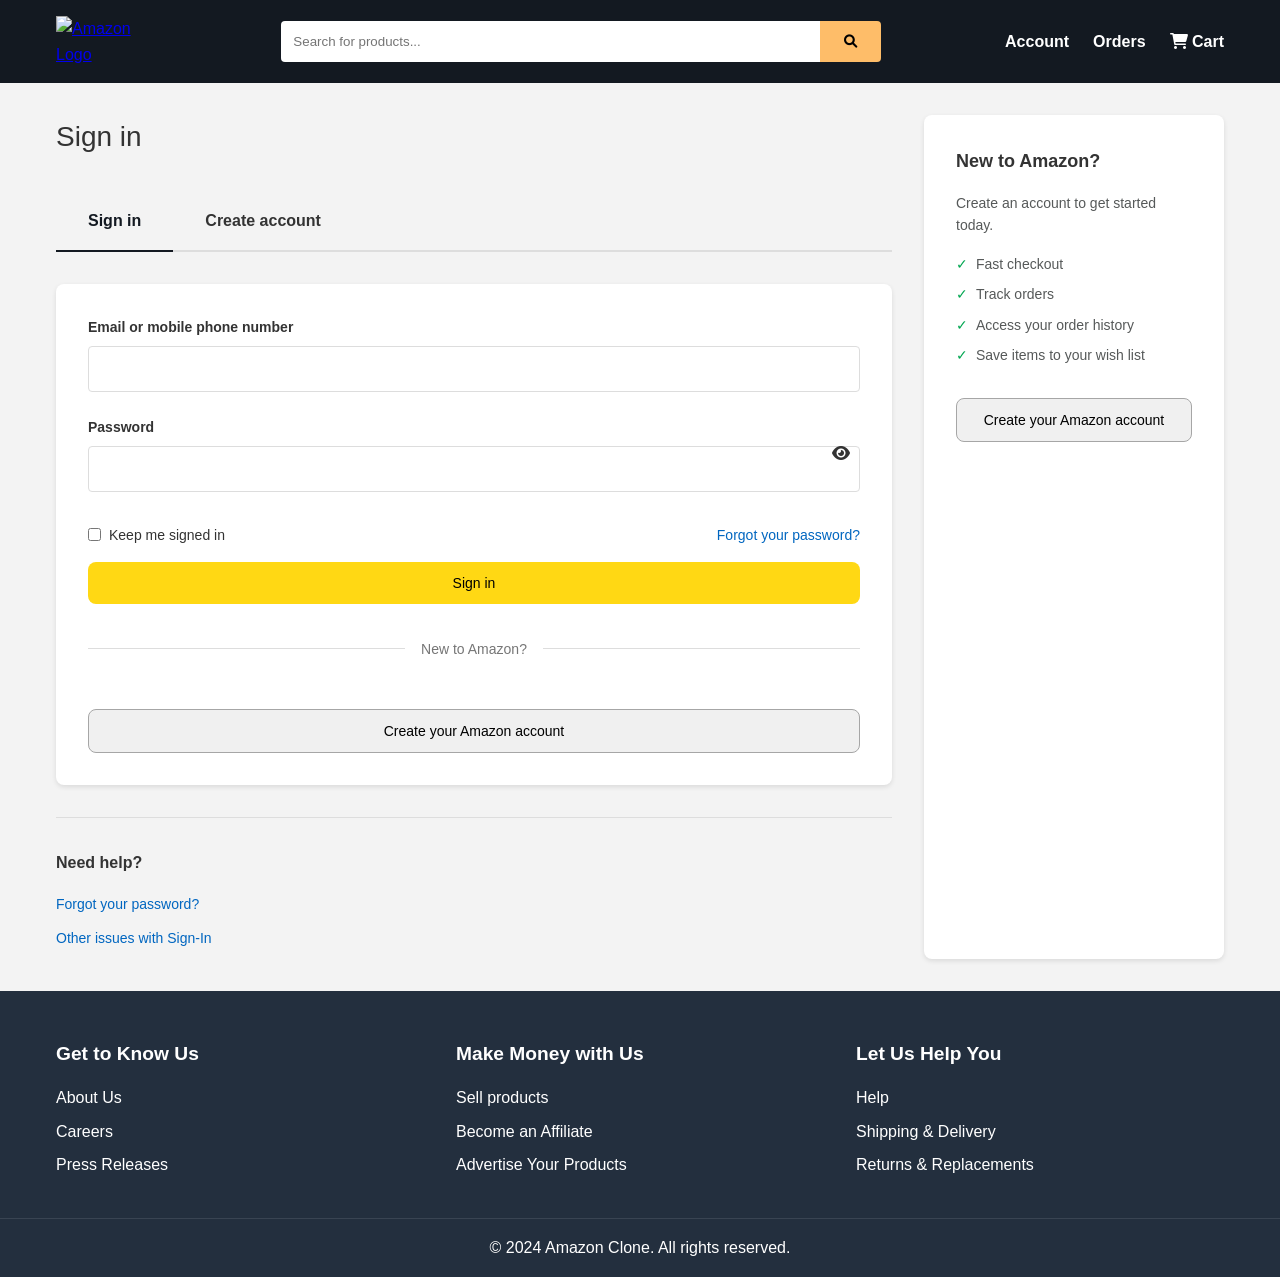
==== account.html @ a85e8614 "first commit" ====
<!DOCTYPE html>
<html lang="en">
<head>
    <meta charset="UTF-8">
    <meta name="viewport" content="width=device-width, initial-scale=1.0">
    <title>Amazon Sign In</title>
    <link rel="stylesheet" href="css/common.css">
    <link rel="stylesheet" href="css/account.css">
    <link rel="stylesheet" href="https://cdnjs.cloudflare.com/ajax/libs/font-awesome/6.0.0/css/all.min.css">
</head>
<body>
    <!-- Header Section -->
    <header class="header">
        <div class="header-container">
            <div class="logo">
                <a href="/">
                    <img src="https://images.unsplash.com/photo-1611162617213-7d7a39e9b1d7?ixlib=rb-4.0.3&ixid=M3wxMjA3fDB8MHxwaG90by1wYWdlfHx8fGVufDB8fHx8fA%3D%3D&auto=format&fit=crop&w=1000&q=80" alt="Amazon Logo" width="100">
                </a>
            </div>
            <div class="search-bar">
                <form action="/search" method="GET">
                    <input type="text" placeholder="Search for products..." name="q">
                    <button type="submit"><i class="fas fa-search"></i></button>
                </form>
            </div>
            <nav class="main-nav">
                <ul>
                    <li><a href="/account">Account</a></li>
                    <li><a href="/orders">Orders</a></li>
                    <li><a href="/cart"><i class="fas fa-shopping-cart"></i> Cart</a></li>
                </ul>
            </nav>
        </div>
    </header>

    <!-- Account Section -->
    <main class="account-container">
        <div class="account-content">
            <div class="account-header">
                <h1>Sign in</h1>
            </div>

            <div class="account-tabs">
                <div class="account-tab active" data-tab="login">Sign in</div>
                <div class="account-tab" data-tab="register">Create account</div>
            </div>

            <!-- Login Form -->
            <form class="account-form active" id="loginForm">
                <div class="form-group">
                    <label for="email">Email or mobile phone number</label>
                    <input type="email" id="email" name="email" required>
                </div>
                <div class="form-group">
                    <label for="password">Password</label>
                    <input type="password" id="password" name="password" required>
                </div>
                <div class="form-actions">
                    <div class="remember-me">
                        <input type="checkbox" id="remember" name="remember">
                        <label for="remember">Keep me signed in</label>
                    </div>
                    <a href="/forgot-password" class="forgot-password">Forgot your password?</a>
                </div>
                <button type="submit" class="sign-in-btn">Sign in</button>
                <div class="divider">
                    <span>New to Amazon?</span>
                </div>
                <button type="button" class="create-account-btn" onclick="document.querySelector('.account-tab[data-tab=\'register\']').click()">
                    Create your Amazon account
                </button>
            </form>

            <!-- Register Form -->
            <form class="account-form" id="registerForm">
                <div class="form-group">
                    <label for="name">Your name</label>
                    <input type="text" id="name" name="name" required>
                </div>
                <div class="form-group">
                    <label for="regEmail">Email</label>
                    <input type="email" id="regEmail" name="email" required>
                </div>
                <div class="form-group">
                    <label for="regPassword">Password</label>
                    <input type="password" id="regPassword" name="password" required>
                    <p style="font-size: 12px; color: #565959; margin-top: 0.5rem;">
                        Passwords must be at least 6 characters.
                    </p>
                </div>
                <div class="form-group">
                    <label for="confirmPassword">Re-enter password</label>
                    <input type="password" id="confirmPassword" name="confirmPassword" required>
                </div>
                <button type="submit" class="sign-in-btn">Create your Amazon account</button>
                <div class="divider">
                    <span>Already have an account?</span>
                </div>
                <button type="button" class="create-account-btn" onclick="document.querySelector('.account-tab[data-tab=\'login\']').click()">
                    Sign in
                </button>
            </form>

            <div class="help-links">
                <h3>Need help?</h3>
                <ul>
                    <li><a href="/help">Forgot your password?</a></li>
                    <li><a href="/help">Other issues with Sign-In</a></li>
                </ul>
            </div>
        </div>

        <div class="new-customer">
            <h2>New to Amazon?</h2>
            <p>Create an account to get started today.</p>
            <ul>
                <li>Fast checkout</li>
                <li>Track orders</li>
                <li>Access your order history</li>
                <li>Save items to your wish list</li>
            </ul>
            <button type="button" class="create-account-btn" onclick="document.querySelector('.account-tab[data-tab=\'register\']').click()">
                Create your Amazon account
            </button>
        </div>
    </main>

    <!-- Footer -->
    <footer class="footer">
        <div class="footer-container">
            <div class="footer-section">
                <h3>Get to Know Us</h3>
                <ul>
                    <li><a href="/about">About Us</a></li>
                    <li><a href="/careers">Careers</a></li>
                    <li><a href="/press">Press Releases</a></li>
                </ul>
            </div>
            <div class="footer-section">
                <h3>Make Money with Us</h3>
                <ul>
                    <li><a href="/sell">Sell products</a></li>
                    <li><a href="/affiliate">Become an Affiliate</a></li>
                    <li><a href="/advertise">Advertise Your Products</a></li>
                </ul>
            </div>
            <div class="footer-section">
                <h3>Let Us Help You</h3>
                <ul>
                    <li><a href="/help">Help</a></li>
                    <li><a href="/shipping">Shipping & Delivery</a></li>
                    <li><a href="/returns">Returns & Replacements</a></li>
                </ul>
            </div>
        </div>
        <div class="footer-bottom">
            <p>&copy; 2024 Amazon Clone. All rights reserved.</p>
        </div>
    </footer>

    <script src="js/common.js"></script>
    <script src="js/account.js"></script>
</body>
</html>
---- css/common.css ----
:root {
    --primary-color: #131921;
    --secondary-color: #232f3e;
    --accent-color: #febd69;
    --text-color: #333;
    --border-color: #ddd;
    --success-color: #00a650;
    --error-color: #ff0000;
}

* {
    margin: 0;
    padding: 0;
    box-sizing: border-box;
}

body {
    font-family: Arial, sans-serif;
    line-height: 1.6;
    color: var(--text-color);
    background-color: #f3f3f3;
}

/* Header Styles */
.header {
    background-color: var(--primary-color);
    padding: 1rem 0;
    position: sticky;
    top: 0;
    z-index: 100;
}

.header-container {
    max-width: 1200px;
    margin: 0 auto;
    padding: 0 1rem;
    display: flex;
    justify-content: space-between;
    align-items: center;
}

.logo img {
    max-width: 100px;
}

.search-bar {
    flex: 1;
    max-width: 600px;
    margin: 0 2rem;
}

.search-bar form {
    display: flex;
}

.search-bar input {
    flex: 1;
    padding: 0.8rem;
    border: none;
    border-radius: 4px 0 0 4px;
}

.search-bar button {
    padding: 0.8rem 1.5rem;
    background-color: var(--accent-color);
    border: none;
    border-radius: 0 4px 4px 0;
    cursor: pointer;
}

.main-nav ul {
    display: flex;
    list-style: none;
    gap: 1.5rem;
}

.main-nav a {
    color: white;
    text-decoration: none;
    font-weight: bold;
}

.main-nav a:hover {
    color: var(--accent-color);
}

/* Button Styles */
.btn {
    padding: 0.8rem 1.5rem;
    background-color: var(--accent-color);
    color: var(--primary-color);
    border: none;
    border-radius: 4px;
    cursor: pointer;
    font-weight: bold;
    transition: background-color 0.3s ease;
}

.btn:hover {
    background-color: #f3a847;
}

/* Footer Styles */
.footer {
    background-color: var(--secondary-color);
    color: white;
    padding: 3rem 0 1rem;
    margin-top: 2rem;
}

.footer-container {
    max-width: 1200px;
    margin: 0 auto;
    padding: 0 1rem;
    display: grid;
    grid-template-columns: repeat(auto-fit, minmax(250px, 1fr));
    gap: 2rem;
}

.footer-section h3 {
    margin-bottom: 1rem;
    font-size: 1.2rem;
}

.footer-section ul {
    list-style: none;
}

.footer-section a {
    color: white;
    text-decoration: none;
    display: block;
    margin-bottom: 0.5rem;
}

.footer-section a:hover {
    text-decoration: underline;
}

.footer-bottom {
    text-align: center;
    margin-top: 2rem;
    padding-top: 1rem;
    border-top: 1px solid rgba(255, 255, 255, 0.1);
}
---- css/account.css ----
.account-container {
    max-width: 1200px;
    margin: 2rem auto;
    padding: 0 1rem;
    display: grid;
    grid-template-columns: 1fr 300px;
    gap: 2rem;
}

.account-header {
    margin-bottom: 2rem;
}

.account-header h1 {
    font-size: 28px;
    font-weight: 400;
    margin-bottom: 0.5rem;
}

.account-tabs {
    display: flex;
    margin-bottom: 2rem;
    border-bottom: 2px solid var(--border-color);
}

.account-tab {
    padding: 1rem 2rem;
    cursor: pointer;
    font-weight: bold;
    color: var(--text-color);
    transition: all 0.3s ease;
    position: relative;
}

.account-tab.active {
    color: var(--primary-color);
}

.account-tab.active::after {
    content: '';
    position: absolute;
    bottom: -2px;
    left: 0;
    right: 0;
    height: 2px;
    background-color: var(--primary-color);
}

.account-form {
    display: none;
    background: white;
    padding: 2rem;
    border-radius: 8px;
    box-shadow: 0 2px 5px rgba(0,0,0,0.1);
}

.account-form.active {
    display: block;
}

.form-group {
    margin-bottom: 1.5rem;
}

.form-group label {
    display: block;
    margin-bottom: 0.5rem;
    font-weight: bold;
    font-size: 14px;
}

.form-group input {
    width: 100%;
    padding: 0.8rem;
    border: 1px solid var(--border-color);
    border-radius: 4px;
    font-size: 1rem;
}

.form-group input:focus {
    outline: none;
    border-color: #e77600;
    box-shadow: 0 0 3px 2px rgba(228,121,17,.5);
}

.form-actions {
    display: flex;
    justify-content: space-between;
    align-items: center;
    margin-top: 2rem;
}

.remember-me {
    display: flex;
    align-items: center;
    gap: 0.5rem;
    font-size: 14px;
}

.forgot-password {
    color: #0066c0;
    text-decoration: none;
    font-size: 14px;
}

.forgot-password:hover {
    text-decoration: underline;
    color: #c45500;
}

.sign-in-btn {
    width: 100%;
    padding: 0.8rem;
    background: #FFD814;
    border: none;
    border-radius: 8px;
    font-size: 14px;
    cursor: pointer;
    margin-top: 1rem;
}

.sign-in-btn:hover {
    background: #F7CA00;
}

.create-account-btn {
    width: 100%;
    padding: 0.8rem;
    background: #f0f0f0;
    border: 1px solid #a6a6a6;
    border-radius: 8px;
    font-size: 14px;
    cursor: pointer;
    margin-top: 1rem;
}

.create-account-btn:hover {
    background: #e7e7e7;
}

.divider {
    text-align: center;
    margin: 2rem 0;
    position: relative;
}

.divider::before {
    content: '';
    position: absolute;
    top: 50%;
    left: 0;
    right: 0;
    height: 1px;
    background-color: var(--border-color);
    z-index: 1;
}

.divider span {
    background: white;
    padding: 0 1rem;
    position: relative;
    z-index: 2;
    color: #767676;
    font-size: 14px;
}

.help-links {
    margin-top: 2rem;
    padding-top: 2rem;
    border-top: 1px solid var(--border-color);
}

.help-links h3 {
    font-size: 16px;
    margin-bottom: 1rem;
}

.help-links ul {
    list-style: none;
}

.help-links li {
    margin-bottom: 0.5rem;
}

.help-links a {
    color: #0066c0;
    text-decoration: none;
    font-size: 14px;
}

.help-links a:hover {
    text-decoration: underline;
    color: #c45500;
}

.new-customer {
    background: white;
    padding: 2rem;
    border-radius: 8px;
    box-shadow: 0 2px 5px rgba(0,0,0,0.1);
}

.new-customer h2 {
    font-size: 18px;
    margin-bottom: 1rem;
}

.new-customer p {
    font-size: 14px;
    color: #565959;
    margin-bottom: 1rem;
}

.new-customer ul {
    list-style: none;
    margin-bottom: 1rem;
}

.new-customer li {
    font-size: 14px;
    color: #565959;
    margin-bottom: 0.5rem;
    display: flex;
    align-items: center;
    gap: 0.5rem;
}

.new-customer li::before {
    content: '✓';
    color: var(--success-color);
}
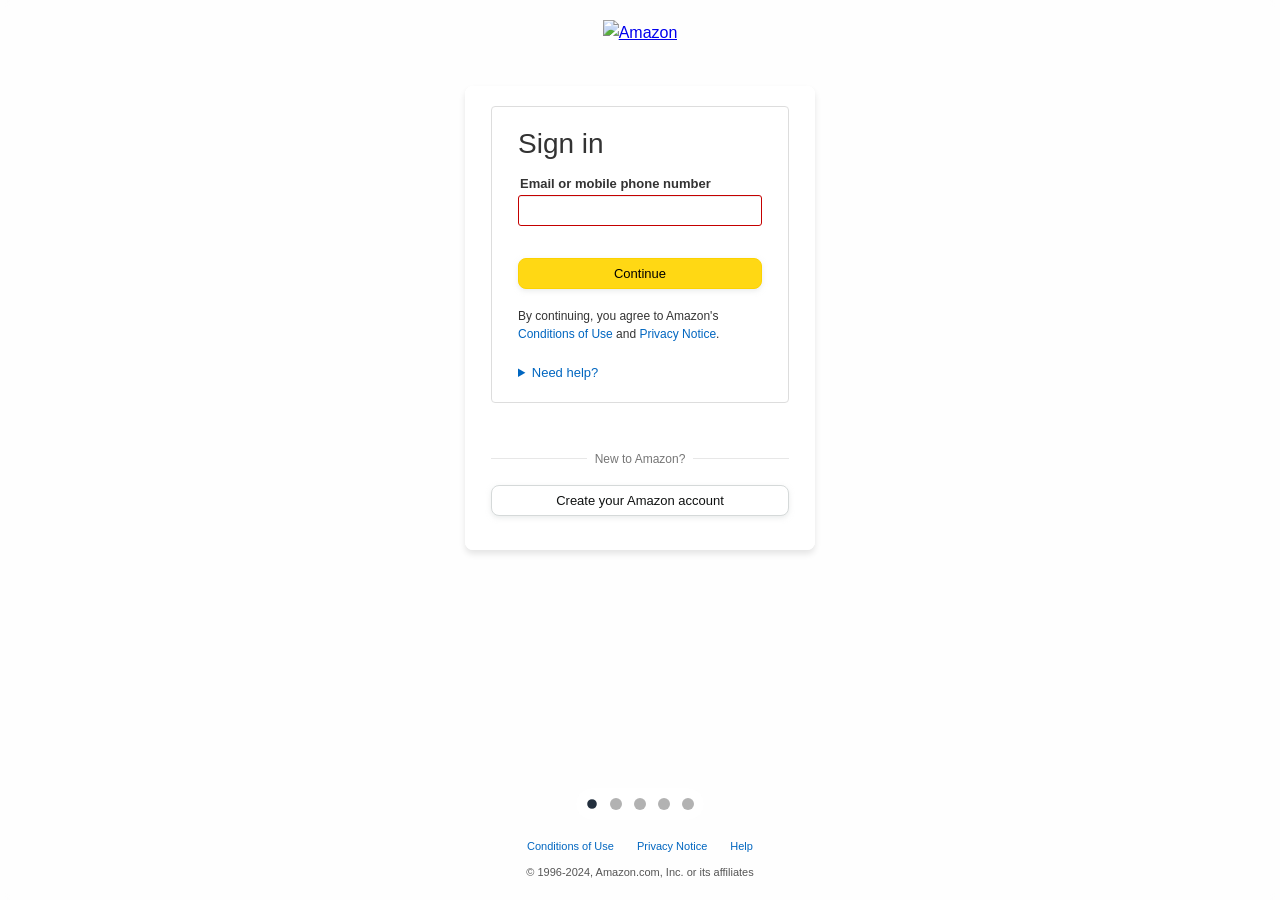
==== commit 11e0d1c9: "update javascript code" ====
--- a/account.html
+++ b/account.html
@@ -1,164 +1,88 @@
 <!DOCTYPE html>
 <html lang="en">
-<head>
-    <meta charset="UTF-8">
-    <meta name="viewport" content="width=device-width, initial-scale=1.0">
+  <head>
+    <meta charset="UTF-8" />
+    <meta name="viewport" content="width=device-width, initial-scale=1.0" />
     <title>Amazon Sign In</title>
-    <link rel="stylesheet" href="css/common.css">
-    <link rel="stylesheet" href="css/account.css">
-    <link rel="stylesheet" href="https://cdnjs.cloudflare.com/ajax/libs/font-awesome/6.0.0/css/all.min.css">
-</head>
-<body>
-    <!-- Header Section -->
-    <header class="header">
-        <div class="header-container">
-            <div class="logo">
-                <a href="/">
-                    <img src="https://images.unsplash.com/photo-1611162617213-7d7a39e9b1d7?ixlib=rb-4.0.3&ixid=M3wxMjA3fDB8MHxwaG90by1wYWdlfHx8fGVufDB8fHx8fA%3D%3D&auto=format&fit=crop&w=1000&q=80" alt="Amazon Logo" width="100">
-                </a>
-            </div>
-            <div class="search-bar">
-                <form action="/search" method="GET">
-                    <input type="text" placeholder="Search for products..." name="q">
-                    <button type="submit"><i class="fas fa-search"></i></button>
-                </form>
-            </div>
-            <nav class="main-nav">
-                <ul>
-                    <li><a href="/account">Account</a></li>
-                    <li><a href="/orders">Orders</a></li>
-                    <li><a href="/cart"><i class="fas fa-shopping-cart"></i> Cart</a></li>
-                </ul>
-            </nav>
+    <link rel="stylesheet" href="css/common.css" />
+    <link rel="stylesheet" href="css/account.css" />
+    <link rel="stylesheet" href="css/carousel.css" />
+  </head>
+  <body>
+    <!-- Logo Container -->
+    <div class="logo-container">
+      <a href="/">
+        <img
+          src="images/amazon-logo-black.png"
+          alt="Amazon"
+          class="amazon-logo"
+        />
+      </a>
+    </div>
+
+    <!-- Main Content -->
+    <main class="auth-container">
+      <div class="auth-box" id="signInBox">
+        <h1>Sign in</h1>
+        <form id="emailForm">
+          <div class="form-group">
+            <label for="email">Email or mobile phone number</label>
+            <input type="text" id="email" name="email" required />
+          </div>
+          <button type="submit" class="auth-button">Continue</button>
+          <div class="terms">
+            By continuing, you agree to Amazon's
+            <a href="/conditions.html">Conditions of Use</a> and
+            <a href="/privacy.html">Privacy Notice</a>.
+          </div>
+          <div class="help-section">
+            <details>
+              <summary>Need help?</summary>
+              <a href="/forgot-password.html">Forgot your password?</a>
+              <a href="/other-issues.html">Other issues with Sign-In</a>
+            </details>
+          </div>
+        </form>
+      </div>
+
+      <div class="new-to-amazon">
+        <div class="divider">
+          <h5>New to Amazon?</h5>
         </div>
-    </header>
-
-    <!-- Account Section -->
-    <main class="account-container">
-        <div class="account-content">
-            <div class="account-header">
-                <h1>Sign in</h1>
-            </div>
-
-            <div class="account-tabs">
-                <div class="account-tab active" data-tab="login">Sign in</div>
-                <div class="account-tab" data-tab="register">Create account</div>
-            </div>
-
-            <!-- Login Form -->
-            <form class="account-form active" id="loginForm">
-                <div class="form-group">
-                    <label for="email">Email or mobile phone number</label>
-                    <input type="email" id="email" name="email" required>
-                </div>
-                <div class="form-group">
-                    <label for="password">Password</label>
-                    <input type="password" id="password" name="password" required>
-                </div>
-                <div class="form-actions">
-                    <div class="remember-me">
-                        <input type="checkbox" id="remember" name="remember">
-                        <label for="remember">Keep me signed in</label>
-                    </div>
-                    <a href="/forgot-password" class="forgot-password">Forgot your password?</a>
-                </div>
-                <button type="submit" class="sign-in-btn">Sign in</button>
-                <div class="divider">
-                    <span>New to Amazon?</span>
-                </div>
-                <button type="button" class="create-account-btn" onclick="document.querySelector('.account-tab[data-tab=\'register\']').click()">
-                    Create your Amazon account
-                </button>
-            </form>
-
-            <!-- Register Form -->
-            <form class="account-form" id="registerForm">
-                <div class="form-group">
-                    <label for="name">Your name</label>
-                    <input type="text" id="name" name="name" required>
-                </div>
-                <div class="form-group">
-                    <label for="regEmail">Email</label>
-                    <input type="email" id="regEmail" name="email" required>
-                </div>
-                <div class="form-group">
-                    <label for="regPassword">Password</label>
-                    <input type="password" id="regPassword" name="password" required>
-                    <p style="font-size: 12px; color: #565959; margin-top: 0.5rem;">
-                        Passwords must be at least 6 characters.
-                    </p>
-                </div>
-                <div class="form-group">
-                    <label for="confirmPassword">Re-enter password</label>
-                    <input type="password" id="confirmPassword" name="confirmPassword" required>
-                </div>
-                <button type="submit" class="sign-in-btn">Create your Amazon account</button>
-                <div class="divider">
-                    <span>Already have an account?</span>
-                </div>
-                <button type="button" class="create-account-btn" onclick="document.querySelector('.account-tab[data-tab=\'login\']').click()">
-                    Sign in
-                </button>
-            </form>
-
-            <div class="help-links">
-                <h3>Need help?</h3>
-                <ul>
-                    <li><a href="/help">Forgot your password?</a></li>
-                    <li><a href="/help">Other issues with Sign-In</a></li>
-                </ul>
-            </div>
-        </div>
-
-        <div class="new-customer">
-            <h2>New to Amazon?</h2>
-            <p>Create an account to get started today.</p>
-            <ul>
-                <li>Fast checkout</li>
-                <li>Track orders</li>
-                <li>Access your order history</li>
-                <li>Save items to your wish list</li>
-            </ul>
-            <button type="button" class="create-account-btn" onclick="document.querySelector('.account-tab[data-tab=\'register\']').click()">
-                Create your Amazon account
-            </button>
-        </div>
+        <a href="/register.html" class="create-account-button"
+          >Create your Amazon account</a
+        >
+      </div>
     </main>
 
     <!-- Footer -->
-    <footer class="footer">
-        <div class="footer-container">
-            <div class="footer-section">
-                <h3>Get to Know Us</h3>
-                <ul>
-                    <li><a href="/about">About Us</a></li>
-                    <li><a href="/careers">Careers</a></li>
-                    <li><a href="/press">Press Releases</a></li>
-                </ul>
-            </div>
-            <div class="footer-section">
-                <h3>Make Money with Us</h3>
-                <ul>
-                    <li><a href="/sell">Sell products</a></li>
-                    <li><a href="/affiliate">Become an Affiliate</a></li>
-                    <li><a href="/advertise">Advertise Your Products</a></li>
-                </ul>
-            </div>
-            <div class="footer-section">
-                <h3>Let Us Help You</h3>
-                <ul>
-                    <li><a href="/help">Help</a></li>
-                    <li><a href="/shipping">Shipping & Delivery</a></li>
-                    <li><a href="/returns">Returns & Replacements</a></li>
-                </ul>
-            </div>
-        </div>
-        <div class="footer-bottom">
-            <p>&copy; 2024 Amazon Clone. All rights reserved.</p>
-        </div>
+    <footer class="auth-footer">
+      <div class="footer-links">
+        <a href="/conditions.html">Conditions of Use</a>
+        <a href="/privacy.html">Privacy Notice</a>
+        <a href="/help.html">Help</a>
+      </div>
+      <div class="copyright">
+        © 1996-2024, Amazon.com, Inc. or its affiliates
+      </div>
     </footer>
 
-    <script src="js/common.js"></script>
+    <!-- Scripts -->
+    <script src="js/carousel.js"></script>
     <script src="js/account.js"></script>
-</body>
-</html> +
+    <!-- Debug script to verify carousel initialization -->
+    <script>
+      document.addEventListener("DOMContentLoaded", () => {
+        console.log("DOM loaded");
+        // Check if carousel container exists
+        setTimeout(() => {
+          const container = document.querySelector(".carousel-container");
+          console.log("Carousel container:", container);
+          const slides = document.querySelectorAll(".carousel-slide");
+          console.log("Number of slides:", slides.length);
+        }, 100);
+      });
+    </script>
+  </body>
+</html>
--- a/css/account.css
+++ b/css/account.css
@@ -1,3 +1,222 @@
+body {
+    margin: 0;
+    padding: 0;
+    font-family: Arial, sans-serif;
+    background-color: white;
+    min-height: 100vh;
+    display: flex;
+    flex-direction: column;
+}
+
+.logo-container {
+    text-align: center;
+    padding: 20px 0;
+}
+
+.amazon-logo {
+    width: 103px;
+    height: auto;
+}
+
+.auth-container {
+    width: 350px;
+    margin: 0 auto;
+    padding: 20px 26px;
+}
+
+.auth-box {
+    border: 1px solid #ddd;
+    border-radius: 4px;
+    padding: 20px 26px;
+    margin-bottom: 22px;
+}
+
+h1 {
+    font-weight: 400;
+    font-size: 28px;
+    line-height: 1.2;
+    margin-bottom: 10px;
+    padding-bottom: 4px;
+}
+
+.form-group {
+    margin-bottom: 14px;
+}
+
+.form-group label {
+    display: block;
+    padding-left: 2px;
+    padding-bottom: 2px;
+    font-weight: 700;
+    font-size: 13px;
+    line-height: 19px;
+}
+
+.form-group input {
+    width: 100%;
+    height: 31px;
+    padding: 3px 7px;
+    border: 1px solid #a6a6a6;
+    border-radius: 3px;
+    box-shadow: 0 1px 0 rgba(255,255,255,.5), 0 1px 0 rgba(0,0,0,.07) inset;
+    outline: none;
+    font-size: 13px;
+}
+
+.form-group input:focus {
+    border-color: #e77600;
+    box-shadow: 0 0 3px 2px rgba(228,121,17,.5);
+}
+
+.auth-button {
+    width: 100%;
+    height: 31px;
+    background: #FFD814;
+    border: 1px solid #FCD200;
+    border-radius: 8px;
+    box-shadow: 0 2px 5px 0 rgba(213,217,217,.5);
+    cursor: pointer;
+    font-size: 13px;
+    line-height: 29px;
+    padding: 0 10px;
+    text-align: center;
+    margin-top: 18px;
+}
+
+.auth-button:hover {
+    background: #F7CA00;
+}
+
+.terms {
+    margin-top: 18px;
+    font-size: 12px;
+    line-height: 1.5;
+}
+
+.terms a {
+    color: #0066c0;
+    text-decoration: none;
+}
+
+.terms a:hover {
+    color: #c45500;
+    text-decoration: underline;
+}
+
+.help-section {
+    margin-top: 20px;
+}
+
+details summary {
+    color: #0066c0;
+    cursor: pointer;
+    font-size: 13px;
+    line-height: 19px;
+}
+
+details summary:hover {
+    color: #c45500;
+    text-decoration: underline;
+}
+
+details a {
+    display: block;
+    color: #0066c0;
+    text-decoration: none;
+    font-size: 13px;
+    line-height: 19px;
+    margin-top: 4px;
+}
+
+details a:hover {
+    color: #c45500;
+    text-decoration: underline;
+}
+
+.new-to-amazon {
+    text-align: center;
+    position: relative;
+    margin-bottom: 14px;
+    padding-top: 20px;
+}
+
+.divider {
+    position: relative;
+    text-align: center;
+    margin-bottom: 14px;
+}
+
+.divider::before {
+    content: "";
+    height: 1px;
+    background-color: #e7e7e7;
+    position: absolute;
+    top: 50%;
+    left: 0;
+    right: 0;
+}
+
+.divider h5 {
+    line-height: 1;
+    font-size: 12px;
+    color: #767676;
+    font-weight: 400;
+    z-index: 2;
+    position: relative;
+    display: inline-block;
+    background-color: #fff;
+    padding: 0 8px;
+    margin: 0;
+}
+
+.create-account-button {
+    display: block;
+    width: 100%;
+    height: 31px;
+    background: #FFF;
+    border: 1px solid #D5D9D9;
+    border-radius: 8px;
+    box-shadow: 0 2px 5px 0 rgba(213,217,217,.5);
+    cursor: pointer;
+    font-size: 13px;
+    line-height: 29px;
+    text-align: center;
+    text-decoration: none;
+    color: #0F1111;
+}
+
+.create-account-button:hover {
+    background-color: #F7FAFA;
+}
+
+.auth-footer {
+    margin-top: auto;
+    padding: 20px;
+    text-align: center;
+    font-size: 11px;
+    line-height: 1.465;
+    color: #555;
+}
+
+.footer-links {
+    margin-bottom: 10px;
+}
+
+.footer-links a {
+    color: #0066c0;
+    text-decoration: none;
+    margin: 0 10px;
+}
+
+.footer-links a:hover {
+    color: #c45500;
+    text-decoration: underline;
+}
+
+.copyright {
+    color: #555;
+}
+
 .account-container {
     max-width: 1200px;
     margin: 2rem auto;
@@ -58,31 +277,6 @@
     display: block;
 }
 
-.form-group {
-    margin-bottom: 1.5rem;
-}
-
-.form-group label {
-    display: block;
-    margin-bottom: 0.5rem;
-    font-weight: bold;
-    font-size: 14px;
-}
-
-.form-group input {
-    width: 100%;
-    padding: 0.8rem;
-    border: 1px solid var(--border-color);
-    border-radius: 4px;
-    font-size: 1rem;
-}
-
-.form-group input:focus {
-    outline: none;
-    border-color: #e77600;
-    box-shadow: 0 0 3px 2px rgba(228,121,17,.5);
-}
-
 .form-actions {
     display: flex;
     justify-content: space-between;
@@ -138,32 +332,6 @@
     background: #e7e7e7;
 }
 
-.divider {
-    text-align: center;
-    margin: 2rem 0;
-    position: relative;
-}
-
-.divider::before {
-    content: '';
-    position: absolute;
-    top: 50%;
-    left: 0;
-    right: 0;
-    height: 1px;
-    background-color: var(--border-color);
-    z-index: 1;
-}
-
-.divider span {
-    background: white;
-    padding: 0 1rem;
-    position: relative;
-    z-index: 2;
-    color: #767676;
-    font-size: 14px;
-}
-
 .help-links {
     margin-top: 2rem;
     padding-top: 2rem;
@@ -229,4 +397,71 @@
 .new-customer li::before {
     content: '✓';
     color: var(--success-color);
+}
+
+.password-hint {
+    margin-top: 4px;
+    font-size: 12px;
+    line-height: 15px;
+    color: #2b2b2b;
+    display: flex;
+    align-items: start;
+    gap: 5px;
+}
+
+.info-icon {
+    display: inline-block;
+    width: 14px;
+    height: 14px;
+    border: 1px solid #949494;
+    border-radius: 50%;
+    text-align: center;
+    line-height: 14px;
+    font-style: italic;
+    font-size: 10px;
+    color: #555;
+    margin-top: 1px;
+}
+
+.sign-in-link {
+    text-align: center;
+    margin-top: 20px;
+    font-size: 13px;
+    color: #111;
+}
+
+.sign-in-link a {
+    color: #0066c0;
+    text-decoration: none;
+}
+
+.sign-in-link a:hover {
+    color: #c45500;
+    text-decoration: underline;
+}
+
+/* Add placeholder text color */
+::placeholder {
+    color: #767676;
+}
+
+/* Add some spacing between form groups */
+.form-group + .form-group {
+    margin-top: 14px;
+}
+
+/* Style for form validation messages */
+.form-group .error-message {
+    color: #c40000;
+    font-size: 12px;
+    margin-top: 4px;
+}
+
+/* Style for input validation states */
+.form-group input:invalid:not(:placeholder-shown) {
+    border-color: #c40000;
+}
+
+.form-group input:invalid:not(:placeholder-shown):focus {
+    box-shadow: 0 0 3px 2px rgba(196,0,0,.5);
 } 
--- a/css/carousel.css
+++ b/css/carousel.css
@@ -0,0 +1,113 @@
+.carousel-container {
+    position: fixed;
+    top: 0;
+    left: 0;
+    width: 100%;
+    height: 100%;
+    z-index: -1;
+    overflow: hidden;
+    background-color: #f3f3f3;
+}
+
+.carousel-slide {
+    position: absolute;
+    top: 0;
+    left: 0;
+    width: 100%;
+    height: 100%;
+    opacity: 0;
+    transition: opacity 1s ease-in-out;
+    background-size: cover;
+    background-position: center;
+    background-repeat: no-repeat;
+    will-change: opacity;
+}
+
+.carousel-slide.active {
+    opacity: 1;
+}
+
+.carousel-overlay {
+    position: absolute;
+    top: 0;
+    left: 0;
+    width: 100%;
+    height: 100%;
+    background: rgba(255, 255, 255, 0.85);
+    backdrop-filter: blur(5px);
+}
+
+.carousel-controls {
+    position: fixed;
+    bottom: 80px; /* Adjusted to be above footer */
+    left: 50%;
+    transform: translateX(-50%);
+    z-index: 2;
+    display: flex;
+    gap: 12px;
+    padding: 10px;
+    background: rgba(255, 255, 255, 0.5);
+    border-radius: 20px;
+    backdrop-filter: blur(5px);
+}
+
+.carousel-dot {
+    width: 12px;
+    height: 12px;
+    border-radius: 50%;
+    background: rgba(0, 0, 0, 0.3);
+    cursor: pointer;
+    transition: all 0.3s ease;
+    border: 2px solid transparent;
+}
+
+.carousel-dot:hover {
+    background: rgba(0, 0, 0, 0.5);
+}
+
+.carousel-dot.active {
+    background: #232f3e;
+    border-color: #ffffff;
+    transform: scale(1.2);
+}
+
+/* Ensure content is visible over carousel */
+body {
+    position: relative;
+    z-index: 1;
+    min-height: 100vh;
+    display: flex;
+    flex-direction: column;
+    background: transparent;
+}
+
+.auth-container {
+    position: relative;
+    z-index: 2;
+    background: rgba(255, 255, 255, 0.95);
+    border-radius: 8px;
+    box-shadow: 0 4px 6px rgba(0, 0, 0, 0.1);
+    margin: 20px auto;
+    backdrop-filter: blur(10px);
+}
+
+.logo-container {
+    position: relative;
+    z-index: 2;
+    text-align: center;
+    padding: 20px 0;
+    background: transparent;
+}
+
+.auth-footer {
+    position: relative;
+    z-index: 2;
+    margin-top: auto;
+}
+
+.auth-container, .legal-container, .help-container {
+    background: rgba(255, 255, 255, 0.95);
+    border-radius: 8px;
+    box-shadow: 0 4px 6px rgba(0, 0, 0, 0.1);
+    margin-top: 20px;
+} 
